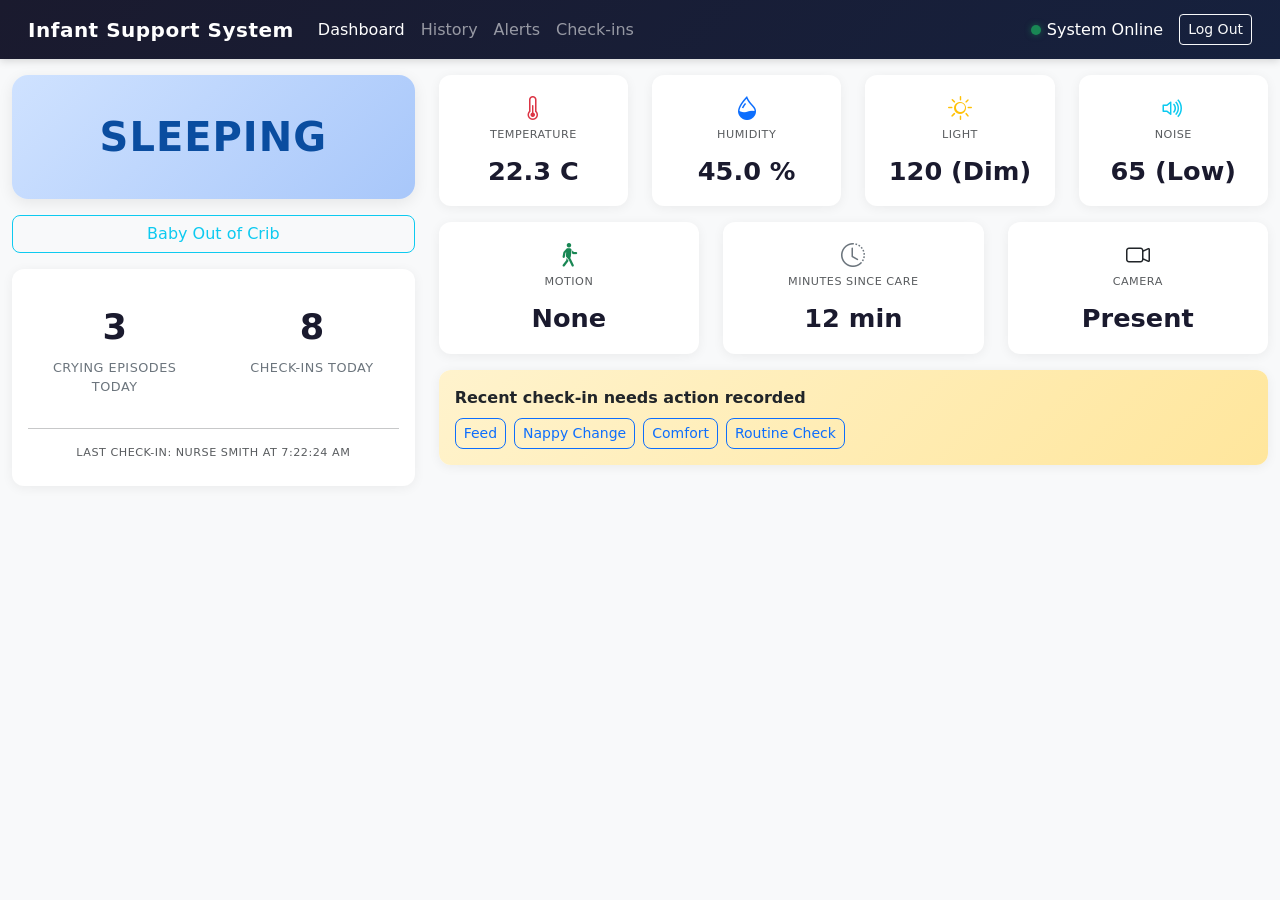
==== web_app/front-end/index.html @ 5eba03de "front-end stuff" ====
<!DOCTYPE html>
<html lang="en">
<head>
    <meta charset="UTF-8">
    <meta name="viewport" content="width=device-width, initial-scale=1.0">
    <title>Infant Support System - Login</title>
    <link href="https://cdn.jsdelivr.net/npm/bootstrap@5.3.3/dist/css/bootstrap.min.css" rel="stylesheet">
    <link href="https://cdn.jsdelivr.net/npm/bootstrap-icons@1.11.3/font/bootstrap-icons.css" rel="stylesheet">
    <link rel="stylesheet" href="css/style.css">
</head>
<body class="bg-light">
    <div class="container">
        <div class="row justify-content-center mt-5">
            <div class="col-md-5 col-lg-4">
                <div class="card shadow-sm mt-5">
                    <div class="card-body p-4">
                        <h3 class="text-center mb-1">Infant Support System</h3>
                        <p class="text-center text-muted mb-4">Nurse Portal</p>

                        <div id="loginError" class="alert alert-danger d-none"></div>

                        <div class="mb-3">
                            <label for="username" class="form-label">Username</label>
                            <input type="text" class="form-control" id="username" placeholder="Enter username">
                        </div>
                        <div class="mb-3">
                            <label for="password" class="form-label">Password</label>
                            <input type="password" class="form-control" id="password" placeholder="Enter password">
                        </div>
                        <button class="btn btn-primary w-100" id="loginBtn" onclick="handleLogin()">Log In</button>
                    </div>
                </div>
            </div>
        </div>
    </div>

    <script src="js/api.js"></script>
    <script>
        // If already logged in, go to dashboard
        async function checkExisting() {
            const session = await API.checkSession();
            if (session.loggedIn) {
                window.location.href = "dashboard.html";
            }
        }
        checkExisting();

        async function handleLogin() {
            const username = document.getElementById("username").value.trim();
            const password = document.getElementById("password").value;
            const errorDiv = document.getElementById("loginError");

            if (!username || !password) {
                errorDiv.textContent = "Please enter both username and password.";
                errorDiv.classList.remove("d-none");
                return;
            }

            const result = await API.login(username, password);

            if (result.success) {
                window.location.href = "dashboard.html";
            } else {
                errorDiv.textContent = result.message || "Invalid username or password.";
                errorDiv.classList.remove("d-none");
            }
        }

        // Allow Enter key to submit
        document.getElementById("password").addEventListener("keyup", function(e) {
            if (e.key === "Enter") handleLogin();
        });
    </script>
</body>
</html>
---- web_app/front-end/css/style.css ----
/* ============================================
   INFANT SUPPORT SYSTEM - Theme
   ============================================ */

body {
    font-family: 'Segoe UI', system-ui, -apple-system, sans-serif;
    background-color: #f0f2f5;
}

/* --- Navbar --- */
.navbar {
    background: linear-gradient(135deg, #1a1a2e 0%, #16213e 100%) !important;
    box-shadow: 0 2px 8px rgba(0, 0, 0, 0.15);
    padding: 0.6rem 1rem;
}

.navbar-brand {
    font-weight: 700;
    letter-spacing: 0.5px;
}

/* --- Cards --- */
.card {
    border: none;
    border-radius: 12px;
    box-shadow: 0 2px 12px rgba(0, 0, 0, 0.06);
    transition: transform 0.15s ease, box-shadow 0.15s ease;
}

.card:hover {
    transform: translateY(-2px);
    box-shadow: 0 4px 16px rgba(0, 0, 0, 0.1);
}

/* --- State Display --- */
.state-display {
    font-size: 2.5rem;
    font-weight: 700;
    text-align: center;
    padding: 2rem 1.5rem;
    border-radius: 16px;
    margin-bottom: 1rem;
    letter-spacing: 1px;
    box-shadow: 0 4px 15px rgba(0, 0, 0, 0.08);
}

.state-sleeping {
    background: linear-gradient(135deg, #cfe2ff 0%, #a8c7fa 100%);
    color: #0a4da0;
}

.state-awake {
    background: linear-gradient(135deg, #d1e7dd 0%, #a3d9b1 100%);
    color: #0f5132;
}

.state-crying {
    background: linear-gradient(135deg, #f8d7da 0%, #f1a9b0 100%);
    color: #842029;
    animation: pulseAlert 2s ease-in-out infinite;
}

.state-absent {
    background: linear-gradient(135deg, #f8d7da 0%, #e6808a 100%);
    color: #58151c;
    animation: pulseAlert 1.5s ease-in-out infinite;
}

.state-unknown {
    background: linear-gradient(135deg, #e2e3e5 0%, #c4c6c8 100%);
    color: #41464b;
}

@keyframes pulseAlert {
    0%, 100% { box-shadow: 0 4px 15px rgba(220, 53, 69, 0.15); }
    50% { box-shadow: 0 4px 25px rgba(220, 53, 69, 0.35); }
}

/* --- Alert Banner --- */
.alert-banner {
    border-radius: 12px;
    padding: 1rem 1.25rem;
    margin-bottom: 1rem;
    box-shadow: 0 2px 10px rgba(0, 0, 0, 0.08);
}

.alert-high {
    background: linear-gradient(135deg, #f8d7da 0%, #f1aeb5 100%);
    border: 2px solid #dc3545;
    color: #842029;
}

.alert-low {
    background: linear-gradient(135deg, #fff3cd 0%, #ffe69c 100%);
    border: 2px solid #ffc107;
    color: #664d03;
}

/* --- Connection Status --- */
.status-dot {
    display: inline-block;
    width: 10px;
    height: 10px;
    border-radius: 50%;
    margin-right: 6px;
}

.status-dot.online {
    background-color: #198754;
    box-shadow: 0 0 6px rgba(25, 135, 84, 0.6);
    animation: glow 2s ease-in-out infinite;
}

.status-dot.offline {
    background-color: #dc3545;
    box-shadow: 0 0 6px rgba(220, 53, 69, 0.6);
}

@keyframes glow {
    0%, 100% { box-shadow: 0 0 4px rgba(25, 135, 84, 0.4); }
    50% { box-shadow: 0 0 10px rgba(25, 135, 84, 0.8); }
}

/* --- Summary Cards --- */
.summary-card {
    text-align: center;
    padding: 1rem;
}

.summary-card .value {
    font-size: 2.2rem;
    font-weight: 700;
    color: #1a1a2e;
}

.summary-card .label {
    font-size: 0.8rem;
    color: #6c757d;
    text-transform: uppercase;
    letter-spacing: 0.5px;
    margin-top: 0.25rem;
}

/* --- Sensor Cards --- */
.sensor-value {
    font-size: 1.6rem;
    font-weight: 600;
    color: #1a1a2e;
}

.card .text-muted.small {
    text-transform: uppercase;
    font-size: 0.7rem;
    letter-spacing: 0.5px;
    margin-bottom: 0.5rem;
}

/* --- State Timeline --- */
.state-timeline {
    display: flex;
    height: 32px;
    border-radius: 8px;
    overflow: hidden;
    margin-bottom: 0.5rem;
    box-shadow: inset 0 1px 3px rgba(0, 0, 0, 0.1);
}

.state-timeline .segment {
    height: 100%;
    transition: opacity 0.2s;
}

.state-timeline .segment:hover {
    opacity: 0.8;
}

/* --- Tables --- */
.table {
    border-radius: 8px;
    overflow: hidden;
}

.table thead th {
    font-size: 0.8rem;
    text-transform: uppercase;
    letter-spacing: 0.5px;
    padding: 0.75rem 1rem;
}

.table tbody td {
    padding: 0.75rem 1rem;
    vertical-align: middle;
}

.table-hover tbody tr:hover {
    background-color: rgba(13, 110, 253, 0.04);
}

/* --- Checkout Banner --- */
.checkout-banner {
    background: linear-gradient(135deg, #cff4fc 0%, #9eeaf9 100%);
    border: 2px solid #0dcaf0;
    color: #055160;
    border-radius: 12px;
    padding: 1.25rem;
    margin-bottom: 1rem;
    text-align: center;
    box-shadow: 0 2px 10px rgba(0, 0, 0, 0.06);
}

/* --- Buttons --- */
.btn-outline-primary {
    border-radius: 8px;
}

.btn-outline-info {
    border-radius: 8px;
}

.btn-group .btn {
    border-radius: 8px !important;
    margin: 0 2px;
}

/* --- Login Card --- */
.card.shadow-sm {
    border: none;
    border-radius: 16px;
    box-shadow: 0 8px 30px rgba(0, 0, 0, 0.08) !important;
}

.card.shadow-sm .card-body {
    padding: 2rem !important;
}

.card.shadow-sm h3 {
    font-weight: 700;
    color: #1a1a2e;
}

.card.shadow-sm .form-control {
    border-radius: 8px;
    padding: 0.6rem 0.9rem;
}

.card.shadow-sm .btn-primary {
    border-radius: 8px;
    padding: 0.6rem;
    font-weight: 600;
}

/* --- Badge styling --- */
.badge {
    font-weight: 500;
    padding: 0.4em 0.7em;
    border-radius: 6px;
}

.action-badge {
    text-transform: capitalize;
}

/* --- Pending check-in card --- */
#pendingCheckin .card-body {
    background: linear-gradient(135deg, #fff3cd 0%, #ffe69c 100%);
    border-radius: 12px;
}

/* --- Modal --- */
.modal-content {
    border: none;
    border-radius: 16px;
    box-shadow: 0 10px 40px rgba(0, 0, 0, 0.15);
}

.modal-header {
    border-bottom: 1px solid #f0f0f0;
}

.modal-footer {
    border-top: 1px solid #f0f0f0;
}

/* --- Charts --- */
canvas {
    max-height: 250px;
}

/* --- Time range buttons --- */
.btn-group .btn.active {
    font-weight: 600;
}

/* --- Responsive --- */
@media (max-width: 768px) {
    .state-display {
        font-size: 1.8rem;
        padding: 1.25rem;
    }

    .summary-card .value {
        font-size: 1.5rem;
    }

    .sensor-value {
        font-size: 1.2rem;
    }

    .table {
        font-size: 0.85rem;
    }
}
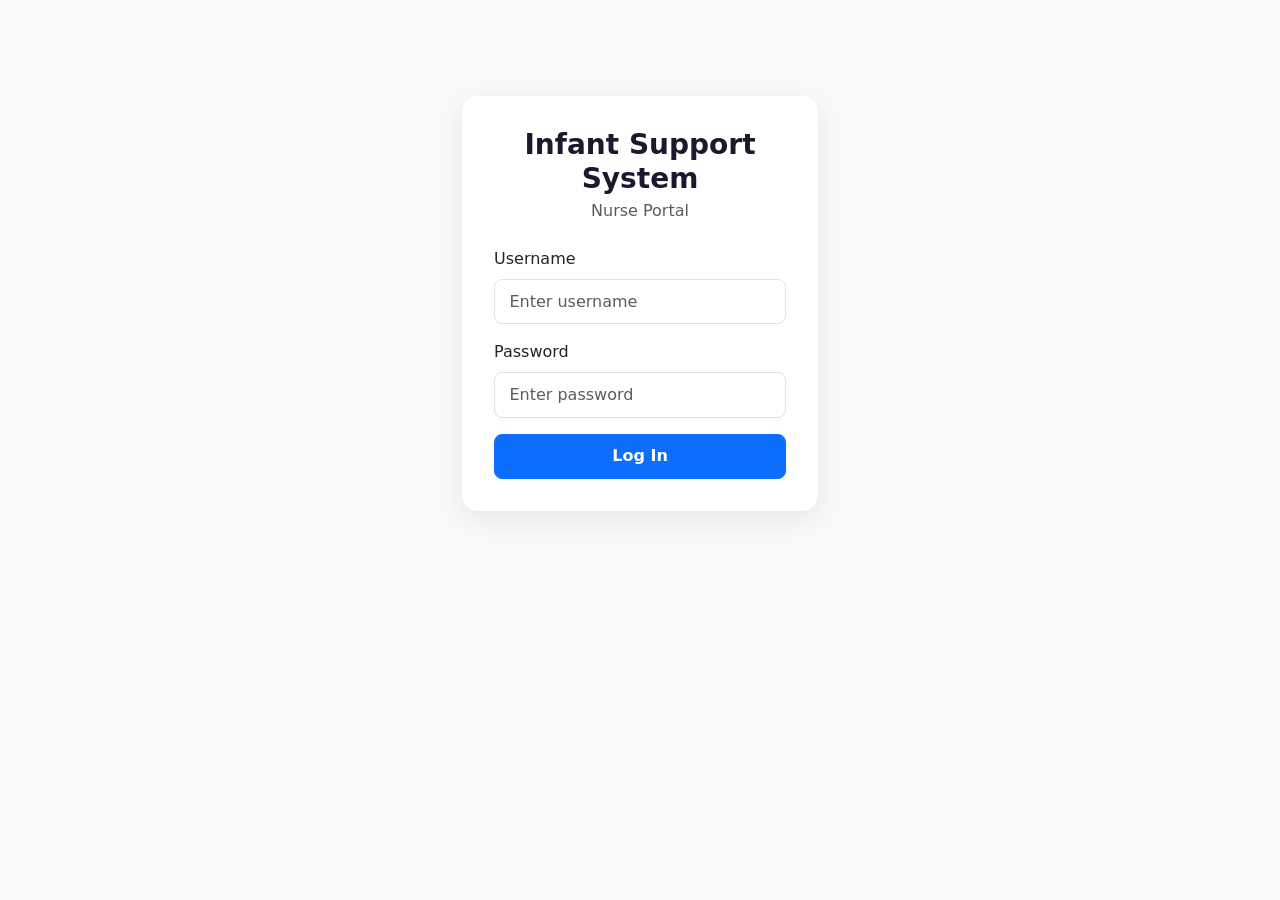
==== commit d7a65e7b: "WIP" ====
--- a/web_app/front-end/index.html
+++ b/web_app/front-end/index.html
@@ -40,7 +40,7 @@
         async function checkExisting() {
             const session = await API.checkSession();
             if (session.loggedIn) {
-                window.location.href = "dashboard.html";
+                window.location.href = "/dashboard";
             }
         }
         checkExisting();
@@ -59,7 +59,7 @@
             const result = await API.login(username, password);
 
             if (result.success) {
-                window.location.href = "dashboard.html";
+                window.location.href = "/dashboard";
             } else {
                 errorDiv.textContent = result.message || "Invalid username or password.";
                 errorDiv.classList.remove("d-none");
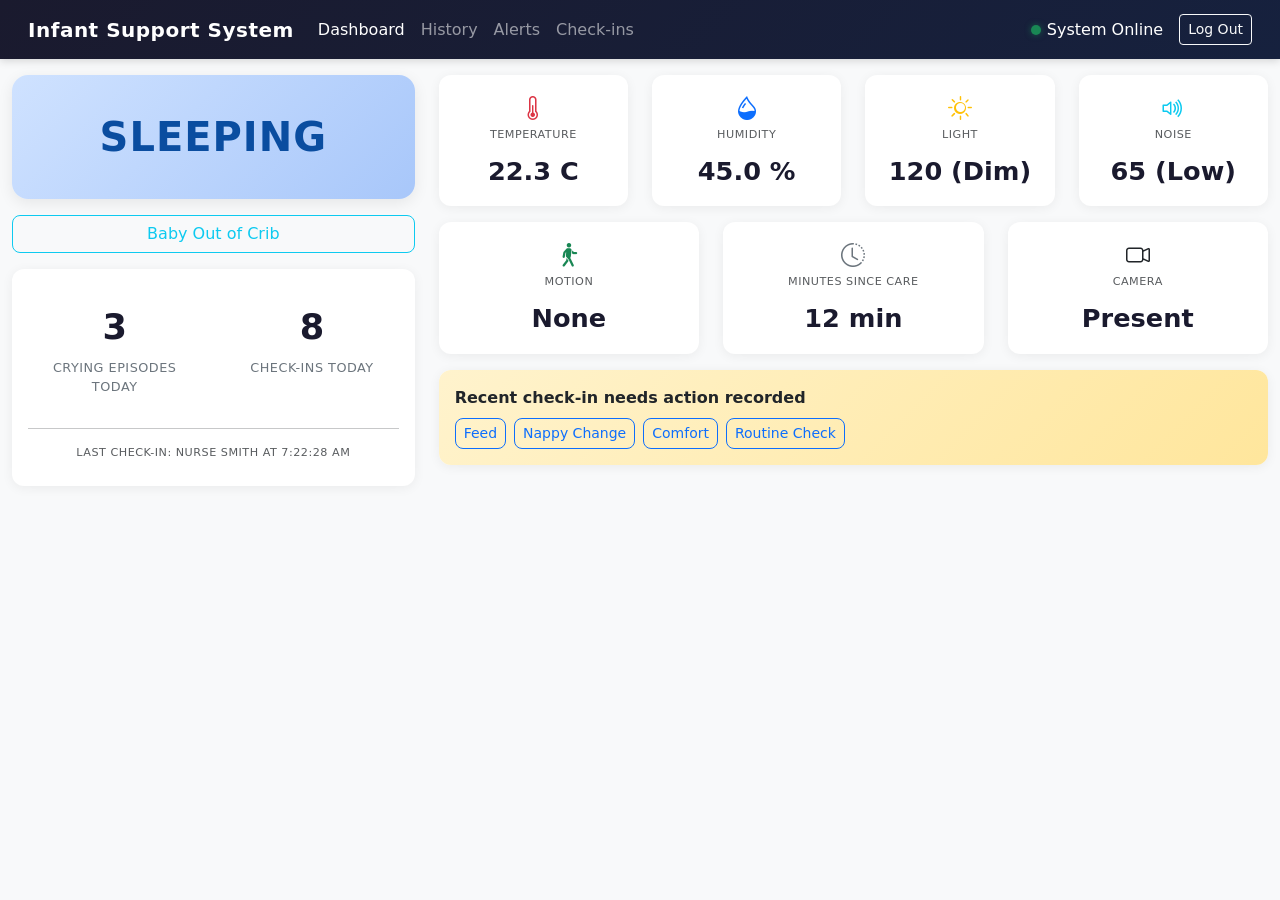
==== commit 20314910: "Merge branch 'main' of https://github.com/ndungu-kr/infant-support-system" ====
--- a/web_app/front-end/index.html
+++ b/web_app/front-end/index.html
@@ -40,7 +40,7 @@
         async function checkExisting() {
             const session = await API.checkSession();
             if (session.loggedIn) {
-                window.location.href = "/dashboard";
+                window.location.href = "dashboard.html";
             }
         }
         checkExisting();
@@ -59,7 +59,7 @@
             const result = await API.login(username, password);
 
             if (result.success) {
-                window.location.href = "/dashboard";
+                window.location.href = "dashboard.html";
             } else {
                 errorDiv.textContent = result.message || "Invalid username or password.";
                 errorDiv.classList.remove("d-none");
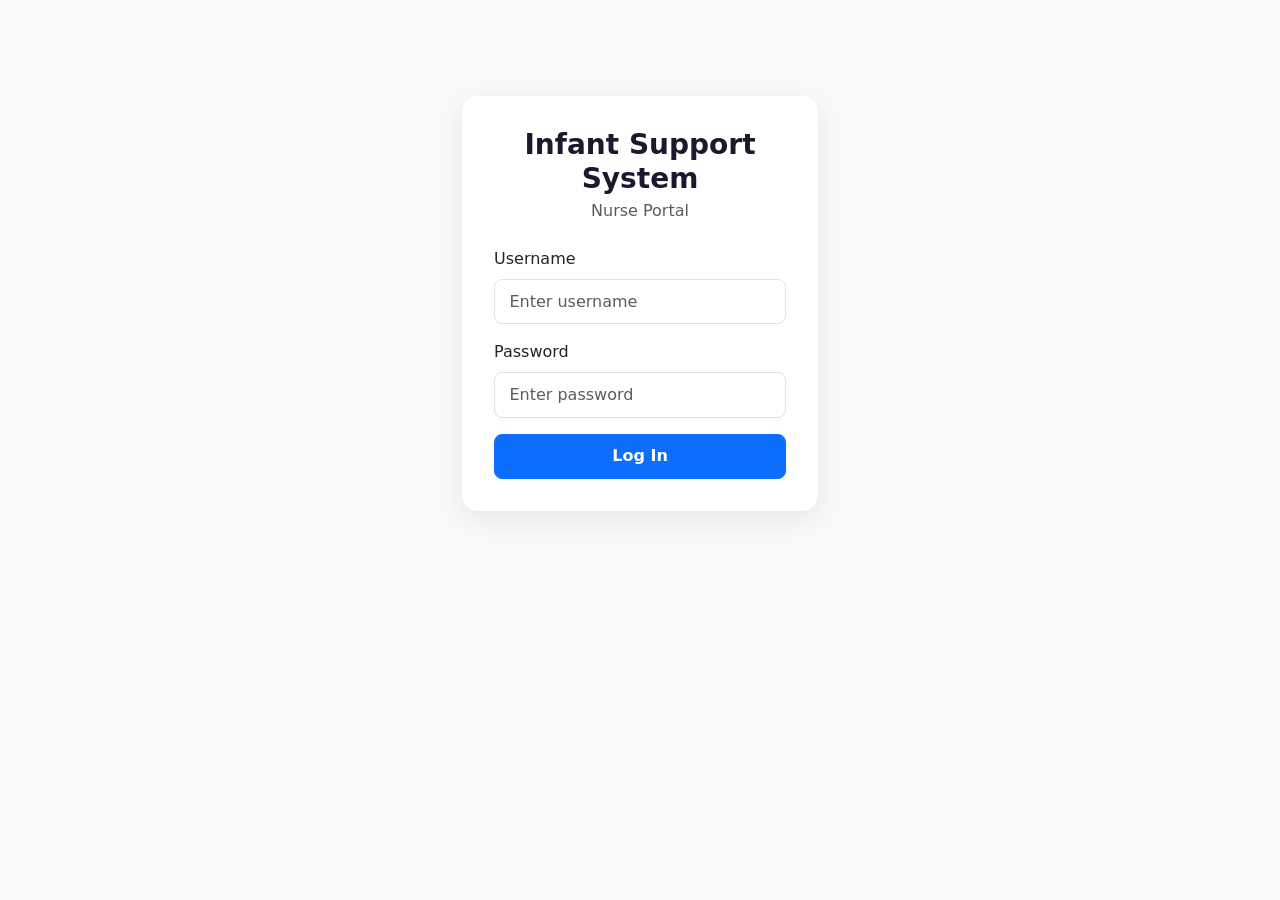
==== commit d2f389c1: "Merge pull request #1 from ndungu-kr/fb_integration Front and Back End Integration" ====
--- a/web_app/front-end/index.html
+++ b/web_app/front-end/index.html
@@ -40,7 +40,7 @@
         async function checkExisting() {
             const session = await API.checkSession();
             if (session.loggedIn) {
-                window.location.href = "dashboard.html";
+                window.location.href = "/dashboard";
             }
         }
         checkExisting();
@@ -59,7 +59,7 @@
             const result = await API.login(username, password);
 
             if (result.success) {
-                window.location.href = "dashboard.html";
+                window.location.href = "/dashboard";
             } else {
                 errorDiv.textContent = result.message || "Invalid username or password.";
                 errorDiv.classList.remove("d-none");
